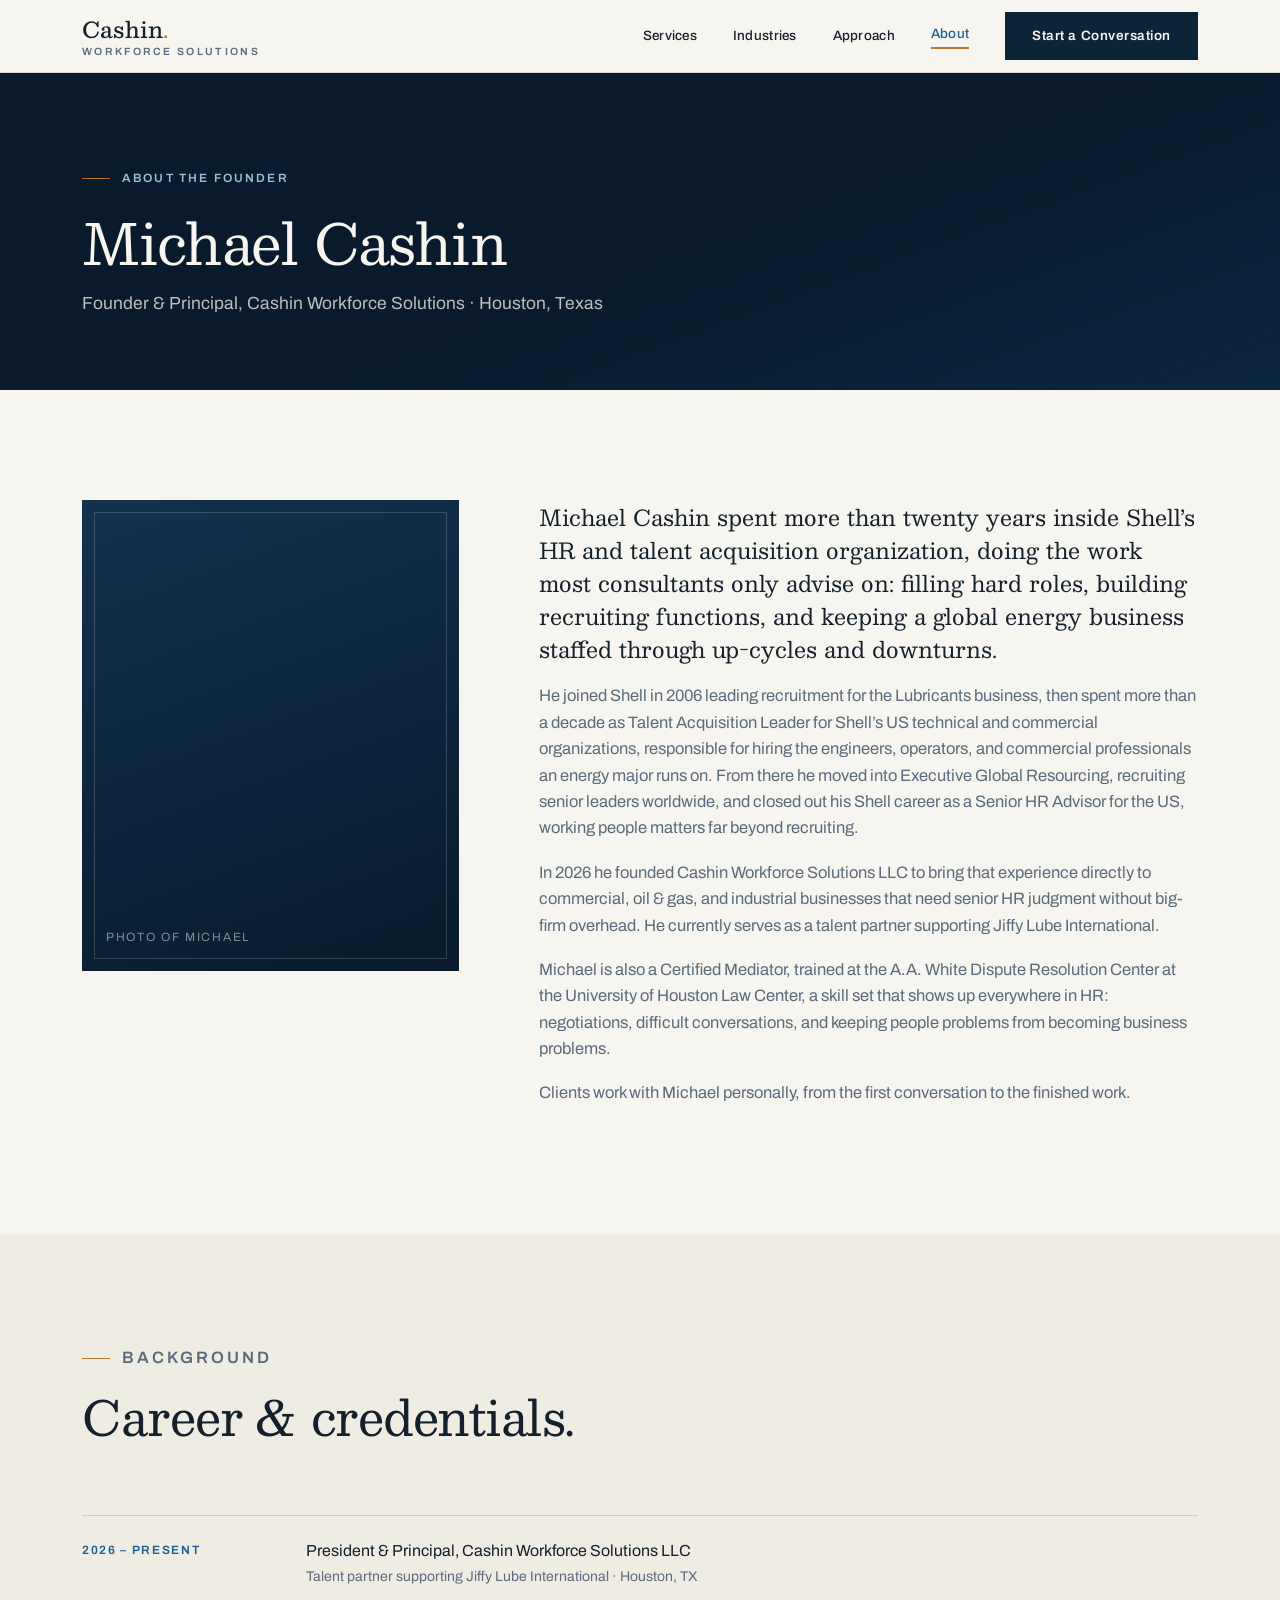
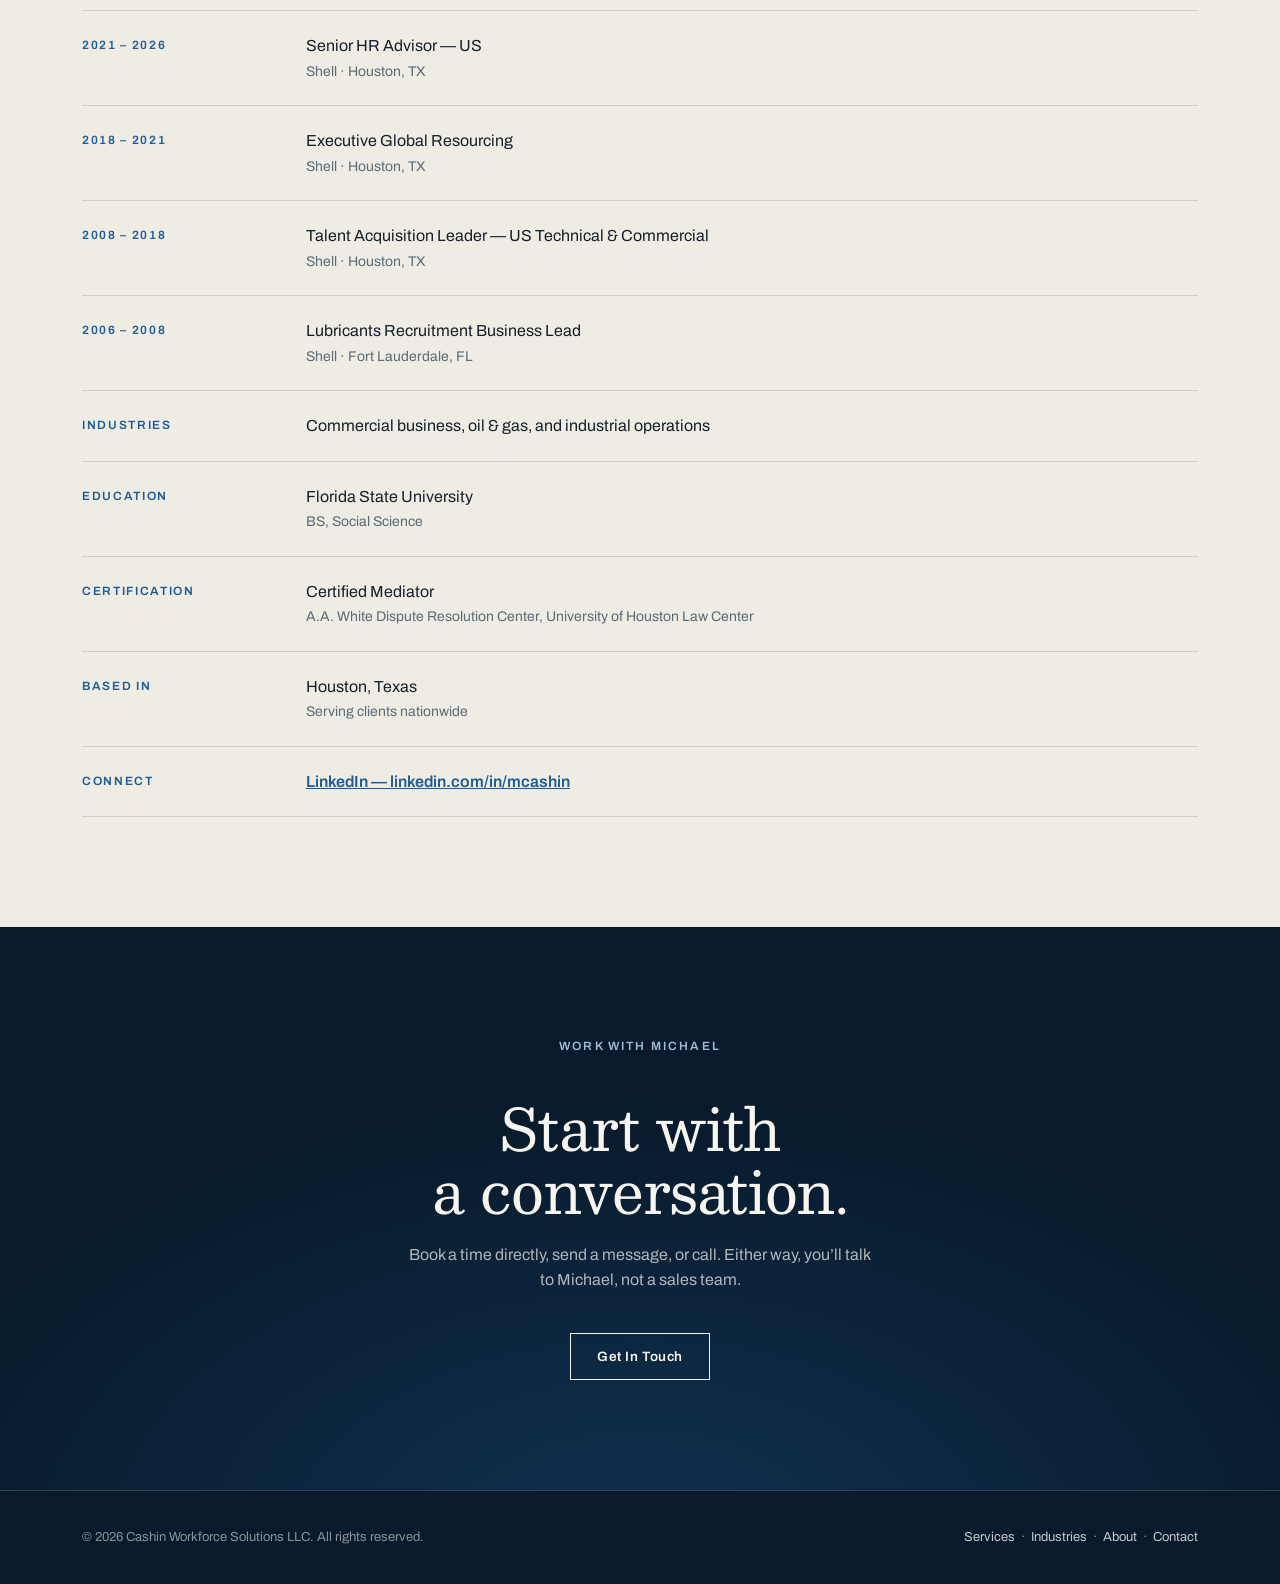
==== about.html @ 3cccdf58 "Add site: home, about, and contact pages with shared stylesheet" ====
<!DOCTYPE html>
<html lang="en">
<head>
<meta charset="UTF-8">
<meta name="viewport" content="width=device-width, initial-scale=1.0">
<title>About Michael Cashin · Cashin Workforce Solutions</title>
<meta name="description" content="Michael Cashin, founder of Cashin Workforce Solutions: 20+ years leading HR and talent acquisition at Shell, now serving commercial, oil & gas, and industrial businesses.">
<meta name="theme-color" content="#F7F5F0">
<meta property="og:title" content="About Michael Cashin · Cashin Workforce Solutions">
<meta property="og:description" content="A career in corporate HR and talent acquisition, now in your corner.">
<meta property="og:type" content="website">
<link rel="icon" href="data:image/svg+xml,%3Csvg xmlns='http://www.w3.org/2000/svg' viewBox='0 0 64 64'%3E%3Crect width='64' height='64' rx='8' fill='%23081A2B'/%3E%3Ctext x='32' y='44' font-family='Georgia,serif' font-size='36' fill='%23F7F5F0' text-anchor='middle'%3EC%3C/text%3E%3C/svg%3E">
<link rel="preconnect" href="https://fonts.googleapis.com">
<link rel="preconnect" href="https://fonts.gstatic.com" crossorigin>
<link href="https://fonts.googleapis.com/css2?family=Besley:ital,wght@0,400;0,500;0,600;1,400&family=Archivo:wght@400;500;600;700&display=swap" rel="stylesheet">
<link rel="stylesheet" href="styles.css">
</head>
<body>

<a class="skip-link" href="#top">Skip to main content</a>
<header class="site">
  <div class="wrap nav">
    <a class="logo" href="index.html">Cashin<span>.</span><small>Workforce Solutions</small></a>
    <nav class="nav-links" aria-label="Primary">
      <a href="index.html#services">Services</a>
      <a href="index.html#industries">Industries</a>
      <a href="index.html#approach">Approach</a>
      <a href="about.html" aria-current="page">About</a>
      <a class="btn btn-solid" href="contact.html">Start a Conversation</a>
    </nav>
  </div>
</header>

<main id="top">

  <div class="page-hero dark">
    <div class="wrap">
      <p class="kicker">About the Founder</p>
      <h1>Michael Cashin</h1>
      <p class="lede">Founder &amp; Principal, Cashin Workforce Solutions · Houston, Texas</p>
    </div>
  </div>

  <section>
    <div class="wrap about-grid">
      <div class="portrait reveal">
        <span>Photo of Michael</span>
      </div>
      <div class="bio reveal">
        <p>Michael Cashin spent more than twenty years inside Shell&rsquo;s HR and talent acquisition organization, doing the work most consultants only advise on: filling hard roles, building recruiting functions, and keeping a global energy business staffed through up-cycles and downturns.</p>

        <!-- Bio verified against Michael's LinkedIn profile (linkedin.com/in/mcashin), 2026-06-12. -->
        <p>He joined Shell in 2006 leading recruitment for the Lubricants business, then spent more than a decade as Talent Acquisition Leader for Shell&rsquo;s US technical and commercial organizations, responsible for hiring the engineers, operators, and commercial professionals an energy major runs on. From there he moved into Executive Global Resourcing, recruiting senior leaders worldwide, and closed out his Shell career as a Senior HR Advisor for the US, working people matters far beyond recruiting.</p>
        <p>In 2026 he founded Cashin Workforce Solutions LLC to bring that experience directly to commercial, oil &amp; gas, and industrial businesses that need senior HR judgment without big-firm overhead. He currently serves as a talent partner supporting Jiffy Lube International.</p>
        <p>Michael is also a Certified Mediator, trained at the A.A. White Dispute Resolution Center at the University of Houston Law Center, a skill set that shows up everywhere in HR: negotiations, difficult conversations, and keeping people problems from becoming business problems.</p>
        <p>Clients work with Michael personally, from the first conversation to the finished work.</p>
      </div>
    </div>
  </section>

  <section class="about" aria-label="Credentials">
    <div class="wrap">
      <div class="sec-head reveal">
        <div>
          <p class="kicker">Background</p>
          <h2>Career &amp; credentials.</h2>
        </div>
      </div>
      <dl class="reveal">
        <div class="cred">
          <dt>2026 &ndash; Present</dt>
          <dd>President &amp; Principal, Cashin Workforce Solutions LLC <small>Talent partner supporting Jiffy Lube International · Houston, TX</small></dd>
        </div>
        <div class="cred">
          <dt>2021 &ndash; 2026</dt>
          <dd>Senior HR Advisor &mdash; US <small>Shell · Houston, TX</small></dd>
        </div>
        <div class="cred">
          <dt>2018 &ndash; 2021</dt>
          <dd>Executive Global Resourcing <small>Shell · Houston, TX</small></dd>
        </div>
        <div class="cred">
          <dt>2008 &ndash; 2018</dt>
          <dd>Talent Acquisition Leader &mdash; US Technical &amp; Commercial <small>Shell · Houston, TX</small></dd>
        </div>
        <div class="cred">
          <dt>2006 &ndash; 2008</dt>
          <dd>Lubricants Recruitment Business Lead <small>Shell · Fort Lauderdale, FL</small></dd>
        </div>
        <div class="cred">
          <dt>Industries</dt>
          <dd>Commercial business, oil &amp; gas, and industrial operations</dd>
        </div>
        <div class="cred">
          <dt>Education</dt>
          <dd>Florida State University <small>BS, Social Science</small></dd>
        </div>
        <div class="cred">
          <dt>Certification</dt>
          <dd>Certified Mediator <small>A.A. White Dispute Resolution Center, University of Houston Law Center</small></dd>
        </div>
        <div class="cred">
          <dt>Based In</dt>
          <dd>Houston, Texas <small>Serving clients nationwide</small></dd>
        </div>
        <div class="cred">
          <dt>Connect</dt>
          <dd><a class="plain" style="color: var(--blue-600); font-weight: 600;" href="https://www.linkedin.com/in/mcashin/">LinkedIn — linkedin.com/in/mcashin</a></dd>
        </div>
      </dl>
    </div>
  </section>

  <section class="cta dark">
    <div class="wrap">
      <p class="kicker">Work With Michael</p>
      <h2>Start with a conversation.</h2>
      <p>Book a time directly, send a message, or call. Either way, you&rsquo;ll talk to Michael, not a sales team.</p>
      <a class="btn btn-light" href="contact.html">Get In Touch</a>
    </div>
  </section>

</main>

<footer>
  <div class="wrap foot">
    <span>© 2026 Cashin Workforce Solutions LLC. All rights reserved.</span>
    <nav aria-label="Footer"><a href="index.html#services">Services</a> &nbsp;·&nbsp; <a href="index.html#industries">Industries</a> &nbsp;·&nbsp; <a href="about.html">About</a> &nbsp;·&nbsp; <a href="contact.html">Contact</a></nav>
  </div>
</footer>

<noscript><style>.reveal { opacity: 1; transform: none; }</style></noscript>
<script>
  const io = new IntersectionObserver((entries) => {
    for (const e of entries) {
      if (e.isIntersecting) { e.target.classList.add("in"); io.unobserve(e.target); }
    }
  }, { threshold: 0.12 });
  document.querySelectorAll(".reveal").forEach((el) => io.observe(el));
</script>

</body>
</html>
---- styles.css ----
:root {
  color-scheme: light;
  --navy-900: #081A2B;
  --navy-800: #0C2438;
  --navy-700: #123250;
  --blue-600: #1E5C97;
  --blue-400: #4E84B5;
  --sky-300: #9DBDD6;
  --copper: #B9762F;
  --paper: #F7F5F0;
  --paper-2: #EFECE4;
  --ink: #14202C;
  --muted: #5A6B7B;
  --line: rgba(20, 32, 44, 0.14);
  --line-light: rgba(247, 245, 240, 0.18);
  --serif: "Besley", Georgia, serif;
  --sans: "Archivo", "Helvetica Neue", sans-serif;
}

* { margin: 0; padding: 0; box-sizing: border-box; }

@media (prefers-reduced-motion: no-preference) {
  html { scroll-behavior: smooth; }
}

a, button { touch-action: manipulation; }

a:focus-visible, button:focus-visible, input:focus-visible, textarea:focus-visible {
  outline: 2px solid var(--blue-600);
  outline-offset: 3px;
}
.dark a:focus-visible, .dark button:focus-visible { outline-color: var(--sky-300); }

.skip-link {
  position: absolute;
  left: 16px;
  top: -48px;
  z-index: 100;
  background: var(--navy-800);
  color: var(--paper);
  padding: 10px 18px;
  font-size: 13px;
  text-decoration: none;
  transition: top 0.15s;
}
.skip-link:focus-visible { top: 8px; }

body {
  font-family: var(--sans);
  background: var(--paper);
  color: var(--ink);
  font-size: 16px;
  line-height: 1.6;
  -webkit-font-smoothing: antialiased;
}

.wrap { max-width: 1180px; margin: 0 auto; padding: 0 32px; }

/* ---------- type helpers ---------- */
.kicker {
  font-family: var(--sans);
  font-size: 12px;
  font-weight: 600;
  letter-spacing: 0.18em;
  text-transform: uppercase;
  color: var(--blue-600);
  display: flex;
  align-items: center;
  gap: 12px;
}
.kicker::before {
  content: "";
  width: 28px;
  height: 1px;
  background: var(--copper);
}
.dark .kicker { color: var(--sky-300); }

h1, h2, h3 { font-family: var(--serif); font-weight: 400; line-height: 1.08; letter-spacing: -0.01em; text-wrap: balance; }

/* ---------- header ---------- */
header.site {
  position: sticky;
  top: 0;
  z-index: 50;
  background: rgba(247, 245, 240, 0.92);
  backdrop-filter: blur(8px);
  border-bottom: 1px solid var(--line);
}
.nav {
  display: flex;
  align-items: center;
  justify-content: space-between;
  height: 72px;
}
.logo {
  font-family: var(--serif);
  font-size: 22px;
  font-weight: 500;
  color: var(--ink);
  text-decoration: none;
  letter-spacing: 0.01em;
}
.logo span { color: var(--copper); }
.logo small {
  display: block;
  font-family: var(--sans);
  font-size: 10.5px;
  font-weight: 600;
  letter-spacing: 0.22em;
  text-transform: uppercase;
  color: var(--muted);
  margin-top: -2px;
}
.nav-links { display: flex; gap: 36px; align-items: center; }
.nav-links a:not(.btn) {
  font-size: 13.5px;
  font-weight: 500;
  color: var(--ink);
  text-decoration: none;
  letter-spacing: 0.02em;
  transition: color 0.2s;
}
.nav-links a:not(.btn):hover { color: var(--blue-600); }
.nav-links a[aria-current="page"]:not(.btn) {
  color: var(--blue-600);
  border-bottom: 2px solid var(--copper);
  padding-bottom: 2px;
}

/* ---------- buttons ---------- */
.btn {
  display: inline-block;
  font-family: var(--sans);
  font-size: 13.5px;
  font-weight: 600;
  letter-spacing: 0.04em;
  text-decoration: none;
  padding: 12px 26px;
  border: 1px solid var(--navy-800);
  color: var(--navy-800);
  background: transparent;
  cursor: pointer;
  transition: background 0.2s, color 0.2s;
}
.btn:hover { background: var(--navy-800); color: var(--paper); }
.btn-solid { background: var(--navy-800); color: var(--paper); }
.btn-solid:hover { background: var(--blue-600); border-color: var(--blue-600); }
.btn-light { border-color: var(--paper); color: var(--paper); }
.btn-light:hover { background: var(--paper); color: var(--navy-900); }
.btn-text { border-color: transparent; color: var(--paper); padding-left: 0; padding-right: 0; }
.btn-text:hover { background: transparent; color: var(--sky-300); }

/* ---------- hero (home) ---------- */
.hero {
  background:
    linear-gradient(160deg, rgba(8, 26, 43, 0) 55%, rgba(30, 92, 151, 0.18)),
    var(--navy-900);
  color: var(--paper);
  position: relative;
  overflow: hidden;
}
.hero::after {
  content: "";
  position: absolute;
  inset: 0;
  background-image:
    linear-gradient(var(--line-light) 1px, transparent 1px),
    linear-gradient(90deg, var(--line-light) 1px, transparent 1px);
  background-size: 120px 120px;
  opacity: 0.25;
  pointer-events: none;
}
.hero-inner {
  position: relative;
  z-index: 1;
  padding-top: 110px;
  display: grid;
  grid-template-columns: minmax(0, 7fr) minmax(0, 4fr);
  gap: 64px;
}
.hero h1 {
  font-size: clamp(40px, 5.2vw, 64px);
  margin: 26px 0 28px;
}
.hero h1 em {
  font-style: italic;
  color: var(--sky-300);
}
.hero p.lede {
  font-size: 18px;
  line-height: 1.7;
  color: rgba(247, 245, 240, 0.78);
  max-width: 54ch;
  margin-bottom: 40px;
}
.hero-ctas { display: flex; gap: 16px; flex-wrap: wrap; padding-bottom: 96px; }

.hero-aside {
  border-left: 1px solid var(--line-light);
  padding: 8px 0 96px 40px;
  display: flex;
  flex-direction: column;
  justify-content: flex-end;
  gap: 36px;
}
.stat .num {
  font-family: var(--serif);
  font-size: 44px;
  line-height: 1;
  color: var(--paper);
}
.stat .num sup { font-size: 22px; color: var(--copper); }
.stat .label {
  font-size: 12px;
  letter-spacing: 0.14em;
  text-transform: uppercase;
  color: rgba(247, 245, 240, 0.55);
  margin-top: 8px;
}

/* ---------- page hero (sub-pages) ---------- */
.page-hero {
  background:
    linear-gradient(160deg, rgba(8, 26, 43, 0) 55%, rgba(30, 92, 151, 0.18)),
    var(--navy-900);
  color: var(--paper);
  padding: 96px 0 72px;
}
.page-hero h1 {
  font-size: clamp(36px, 4.5vw, 56px);
  margin: 24px 0 16px;
}
.page-hero p.lede {
  font-size: 17.5px;
  line-height: 1.7;
  color: rgba(247, 245, 240, 0.75);
  max-width: 58ch;
}

/* ---------- sector strip ---------- */
.strip {
  background: var(--navy-800);
  border-top: 1px solid var(--line-light);
  color: rgba(247, 245, 240, 0.65);
  position: relative;
  z-index: 1;
}
.strip-inner {
  display: flex;
  justify-content: space-between;
  align-items: center;
  padding-top: 18px;
  padding-bottom: 18px;
  font-size: 12.5px;
  letter-spacing: 0.16em;
  text-transform: uppercase;
  flex-wrap: wrap;
  gap: 12px;
}
.strip-inner span b { color: var(--paper); font-weight: 600; }

/* ---------- sections ---------- */
section { padding: 110px 0; scroll-margin-top: 72px; }

.sec-head {
  display: grid;
  grid-template-columns: minmax(0, 1fr) minmax(0, 1fr);
  gap: 48px;
  align-items: end;
  margin-bottom: 72px;
}
.sec-head h2 { font-size: clamp(32px, 4vw, 48px); margin-top: 20px; }
.sec-head p { color: var(--muted); font-size: 16.5px; max-width: 46ch; }

/* services */
.svc {
  display: grid;
  grid-template-columns: 80px minmax(0, 4fr) minmax(0, 6fr);
  gap: 32px;
  align-items: baseline;
  padding: 36px 0;
  border-bottom: 1px solid var(--line);
}
.svc:first-of-type { border-top: 1px solid var(--line); }
.svc .no {
  font-family: var(--serif);
  font-style: italic;
  font-size: 18px;
  color: var(--copper);
}
.svc h3 { font-size: 26px; }
.svc p { color: var(--muted); font-size: 15.5px; }

/* industries */
.industries { background: var(--navy-900); color: var(--paper); }
.ind-grid {
  display: grid;
  grid-template-columns: repeat(3, 1fr);
  gap: 1px;
  background: var(--line-light);
  border: 1px solid var(--line-light);
}
.ind-card {
  background: var(--navy-900);
  padding: 48px 36px 56px;
  transition: background 0.25s;
}
.ind-card:hover { background: var(--navy-700); }
.ind-card .glyph {
  font-family: var(--serif);
  font-style: italic;
  font-size: 15px;
  color: var(--copper);
  margin-bottom: 56px;
  display: block;
}
.ind-card h3 { font-size: 28px; margin-bottom: 16px; }
.ind-card p { color: rgba(247, 245, 240, 0.66); font-size: 15px; }

/* approach */
.approach-grid {
  display: grid;
  grid-template-columns: minmax(0, 5fr) minmax(0, 6fr);
  gap: 80px;
}
.approach-grid h2 { font-size: clamp(32px, 4vw, 46px); margin-top: 20px; }
.approach-grid > div:first-child p {
  color: var(--muted);
  margin-top: 24px;
  font-size: 16.5px;
}
.tenet {
  border-top: 1px solid var(--line);
  padding: 28px 0;
  display: grid;
  grid-template-columns: 48px 1fr;
  gap: 20px;
}
.tenet:last-child { border-bottom: 1px solid var(--line); }
.tenet .t-no {
  font-family: var(--serif);
  font-style: italic;
  color: var(--copper);
  font-size: 17px;
}
.tenet h3 { font-family: var(--sans); font-size: 16px; font-weight: 600; margin-bottom: 6px; text-wrap: balance; }
.tenet p { color: var(--muted); font-size: 15px; }

/* about teaser (home) + about page */
.about { background: var(--paper-2); }
.about-grid {
  display: grid;
  grid-template-columns: minmax(0, 4fr) minmax(0, 7fr);
  gap: 80px;
  align-items: start;
}
.portrait {
  aspect-ratio: 4 / 5;
  background: linear-gradient(160deg, var(--navy-700), var(--navy-900));
  position: relative;
  display: flex;
  align-items: flex-end;
  padding: 24px;
}
.portrait::after {
  content: "";
  position: absolute;
  inset: 12px;
  border: 1px solid var(--line-light);
  pointer-events: none;
}
.portrait span {
  color: rgba(247, 245, 240, 0.5);
  font-size: 12px;
  letter-spacing: 0.14em;
  text-transform: uppercase;
}
.about-grid h2 { font-size: clamp(30px, 3.6vw, 42px); margin: 20px 0 24px; }
.about-grid .bio p { color: var(--muted); font-size: 16.5px; margin-bottom: 18px; }
.about-grid .bio p:first-of-type {
  font-family: var(--serif);
  font-size: 22px;
  line-height: 1.5;
  color: var(--ink);
}

/* credentials (about page) */
.cred {
  border-top: 1px solid var(--line);
  padding: 22px 0;
  display: grid;
  grid-template-columns: 200px 1fr;
  gap: 24px;
}
.cred:last-child { border-bottom: 1px solid var(--line); }
.cred dt {
  font-size: 12px;
  font-weight: 600;
  letter-spacing: 0.14em;
  text-transform: uppercase;
  color: var(--blue-600);
  padding-top: 3px;
}
.cred dd { color: var(--ink); font-size: 16px; }
.cred dd small { display: block; color: var(--muted); font-size: 14px; margin-top: 2px; }

.draft-flag {
  font-family: var(--serif);
  font-style: italic;
  color: var(--copper);
  font-size: 15px;
}

/* ---------- contact page ---------- */
.contact-grid {
  display: grid;
  grid-template-columns: minmax(0, 6fr) minmax(0, 5fr);
  gap: 80px;
  align-items: start;
}
.contact-form .field { margin-bottom: 22px; }
.contact-form label {
  display: block;
  font-size: 12.5px;
  font-weight: 600;
  letter-spacing: 0.1em;
  text-transform: uppercase;
  color: var(--ink);
  margin-bottom: 8px;
  cursor: pointer;
}
.contact-form label .opt { color: var(--muted); font-weight: 400; text-transform: none; letter-spacing: 0.02em; }
.contact-form input,
.contact-form textarea {
  width: 100%;
  font-family: var(--sans);
  font-size: 15.5px;
  color: var(--ink);
  background: #FFFEFB;
  border: 1px solid var(--line);
  padding: 13px 14px;
  transition: border-color 0.2s;
}
.contact-form input:hover, .contact-form textarea:hover { border-color: var(--blue-400); }
.contact-form textarea { resize: vertical; min-height: 140px; }
.form-note { font-size: 13.5px; color: var(--muted); margin-top: 14px; }

.contact-aside { display: flex; flex-direction: column; gap: 1px; background: var(--line); border: 1px solid var(--line); }
.opt-card { background: var(--paper-2); padding: 36px 32px 40px; }
.opt-card .glyph {
  font-family: var(--serif);
  font-style: italic;
  font-size: 15px;
  color: var(--copper);
  display: block;
  margin-bottom: 18px;
}
.opt-card h2 { font-size: 24px; margin-bottom: 10px; }
.opt-card p { color: var(--muted); font-size: 15px; margin-bottom: 20px; }
.opt-card a.plain { color: var(--blue-600); font-weight: 600; text-decoration: underline; text-underline-offset: 3px; }
.opt-card .fine { font-size: 13px; margin-top: 12px; margin-bottom: 0; }

/* cta band */
.cta {
  background: var(--navy-900);
  color: var(--paper);
  text-align: center;
  position: relative;
  overflow: hidden;
}
.cta::after {
  content: "";
  position: absolute;
  inset: 0;
  background: radial-gradient(ellipse 60% 80% at 50% 110%, rgba(30, 92, 151, 0.35), transparent);
  pointer-events: none;
}
.cta .wrap { position: relative; z-index: 1; }
.cta .kicker { justify-content: center; }
.cta .kicker::before { display: none; }
.cta h2 { font-size: clamp(36px, 5vw, 58px); margin: 24px auto 20px; max-width: 18ch; }
.cta p { color: rgba(247, 245, 240, 0.7); max-width: 52ch; margin: 0 auto 40px; }
.cta .cta-alt { font-size: 14px; margin: 28px auto 0; color: rgba(247, 245, 240, 0.6); }
.cta .cta-alt a { color: var(--paper); text-decoration: underline; text-underline-offset: 3px; }
.cta .cta-alt em { font-style: italic; opacity: 0.7; }

/* footer */
footer {
  background: var(--navy-900);
  color: rgba(247, 245, 240, 0.55);
  border-top: 1px solid var(--line-light);
  padding: 36px 0;
  font-size: 13px;
}
.foot {
  display: flex;
  justify-content: space-between;
  align-items: center;
  flex-wrap: wrap;
  gap: 16px;
}
.foot a { color: rgba(247, 245, 240, 0.8); text-decoration: none; }
.foot a:hover { color: var(--paper); }

/* reveal */
.reveal {
  opacity: 0;
  transform: translateY(24px);
  transition: opacity 0.7s ease, transform 0.7s ease;
}
.reveal.in { opacity: 1; transform: none; }

@media (prefers-reduced-motion: reduce) {
  .reveal { opacity: 1; transform: none; transition: none; }
}

/* ---------- responsive ---------- */
@media (max-width: 920px) {
  .nav {
    height: auto;
    min-height: 64px;
    flex-wrap: wrap;
    padding: 14px 0;
    gap: 12px 20px;
  }
  .nav-links { gap: 18px; flex-wrap: wrap; }
  .nav-links a:not(.btn) { font-size: 12.5px; }
  .nav-links .btn { padding: 9px 16px; white-space: nowrap; }
  .hero-inner { grid-template-columns: 1fr; gap: 0; padding-top: 72px; }
  .hero-ctas { padding-bottom: 56px; }
  .hero-aside {
    border-left: none;
    border-top: 1px solid var(--line-light);
    padding: 36px 0 72px;
    flex-direction: row;
    flex-wrap: wrap;
    justify-content: flex-start;
    gap: 32px 48px;
  }
  .page-hero { padding: 64px 0 56px; }
  .sec-head, .approach-grid, .about-grid, .contact-grid { grid-template-columns: 1fr; gap: 40px; }
  .ind-grid { grid-template-columns: 1fr; }
  .svc { grid-template-columns: 48px 1fr; }
  .svc p { grid-column: 2; }
  .cred { grid-template-columns: 1fr; gap: 6px; }
  section { padding: 80px 0; }
}
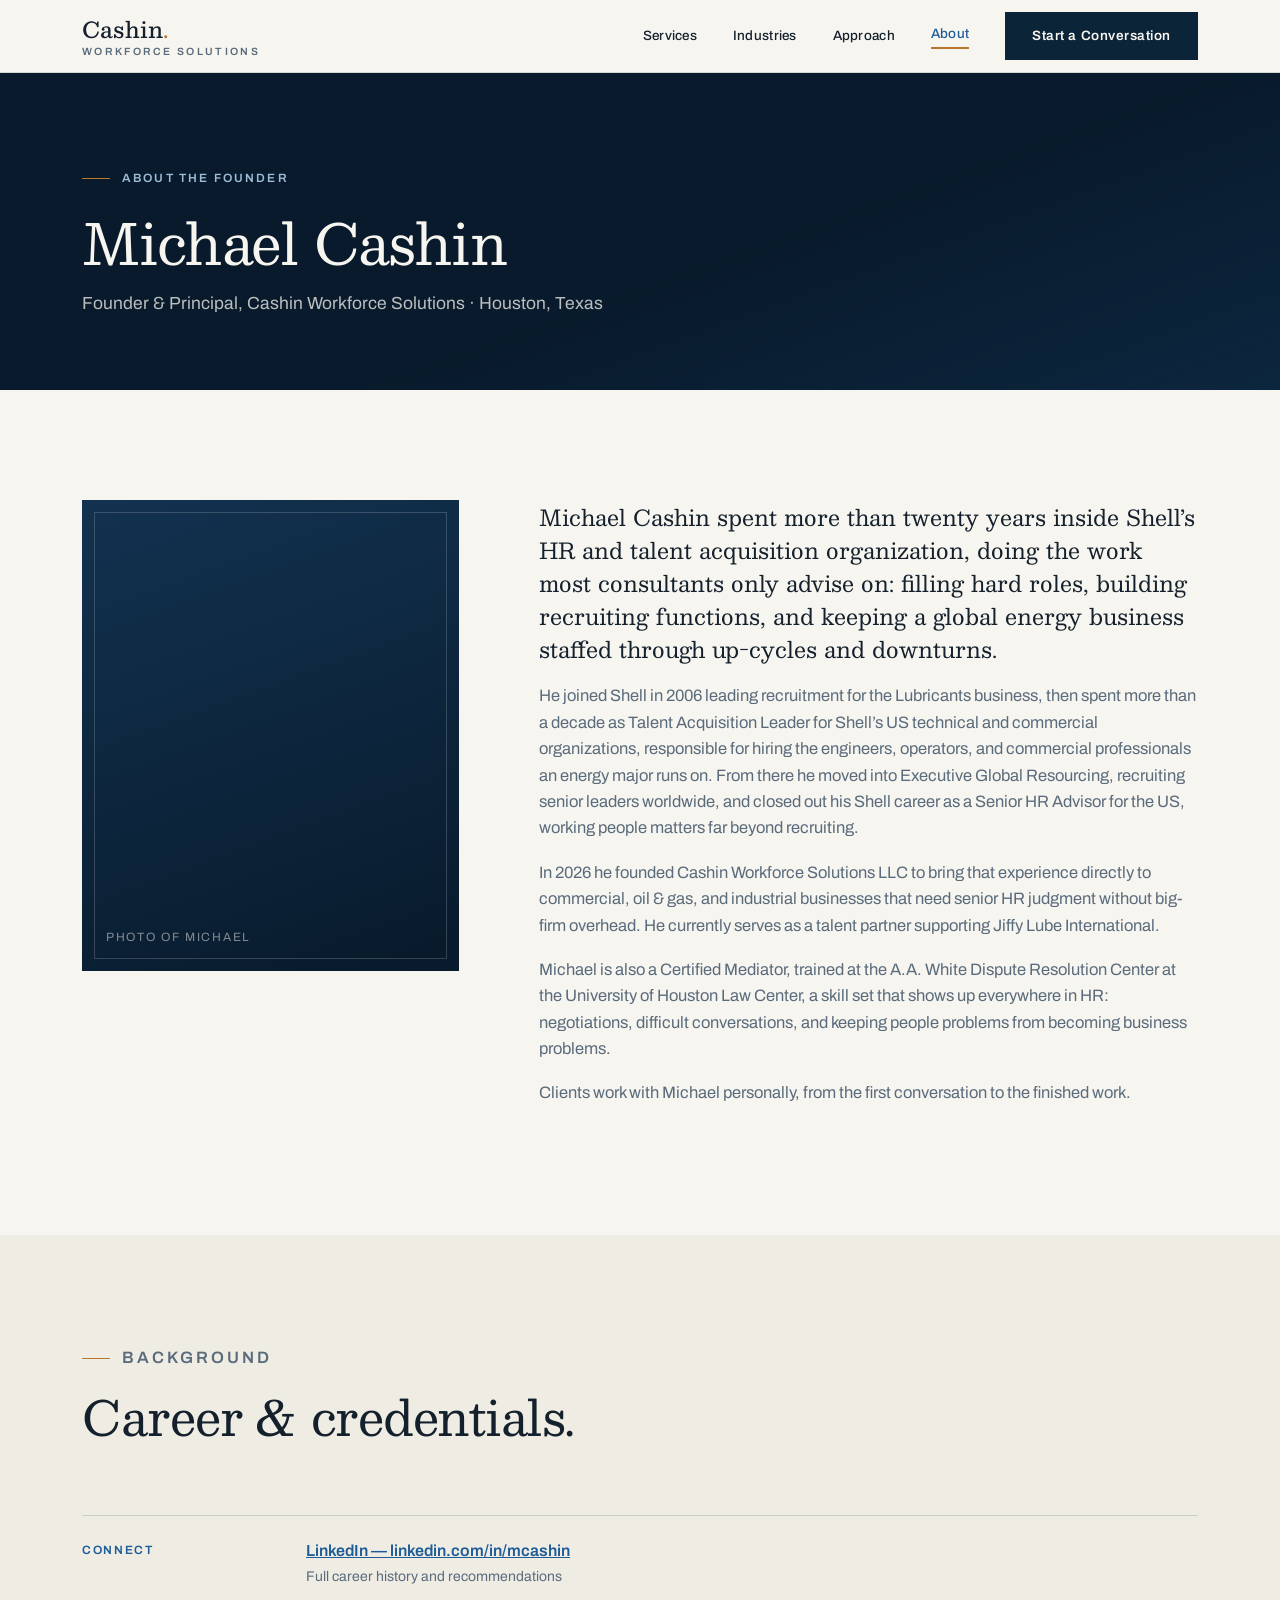
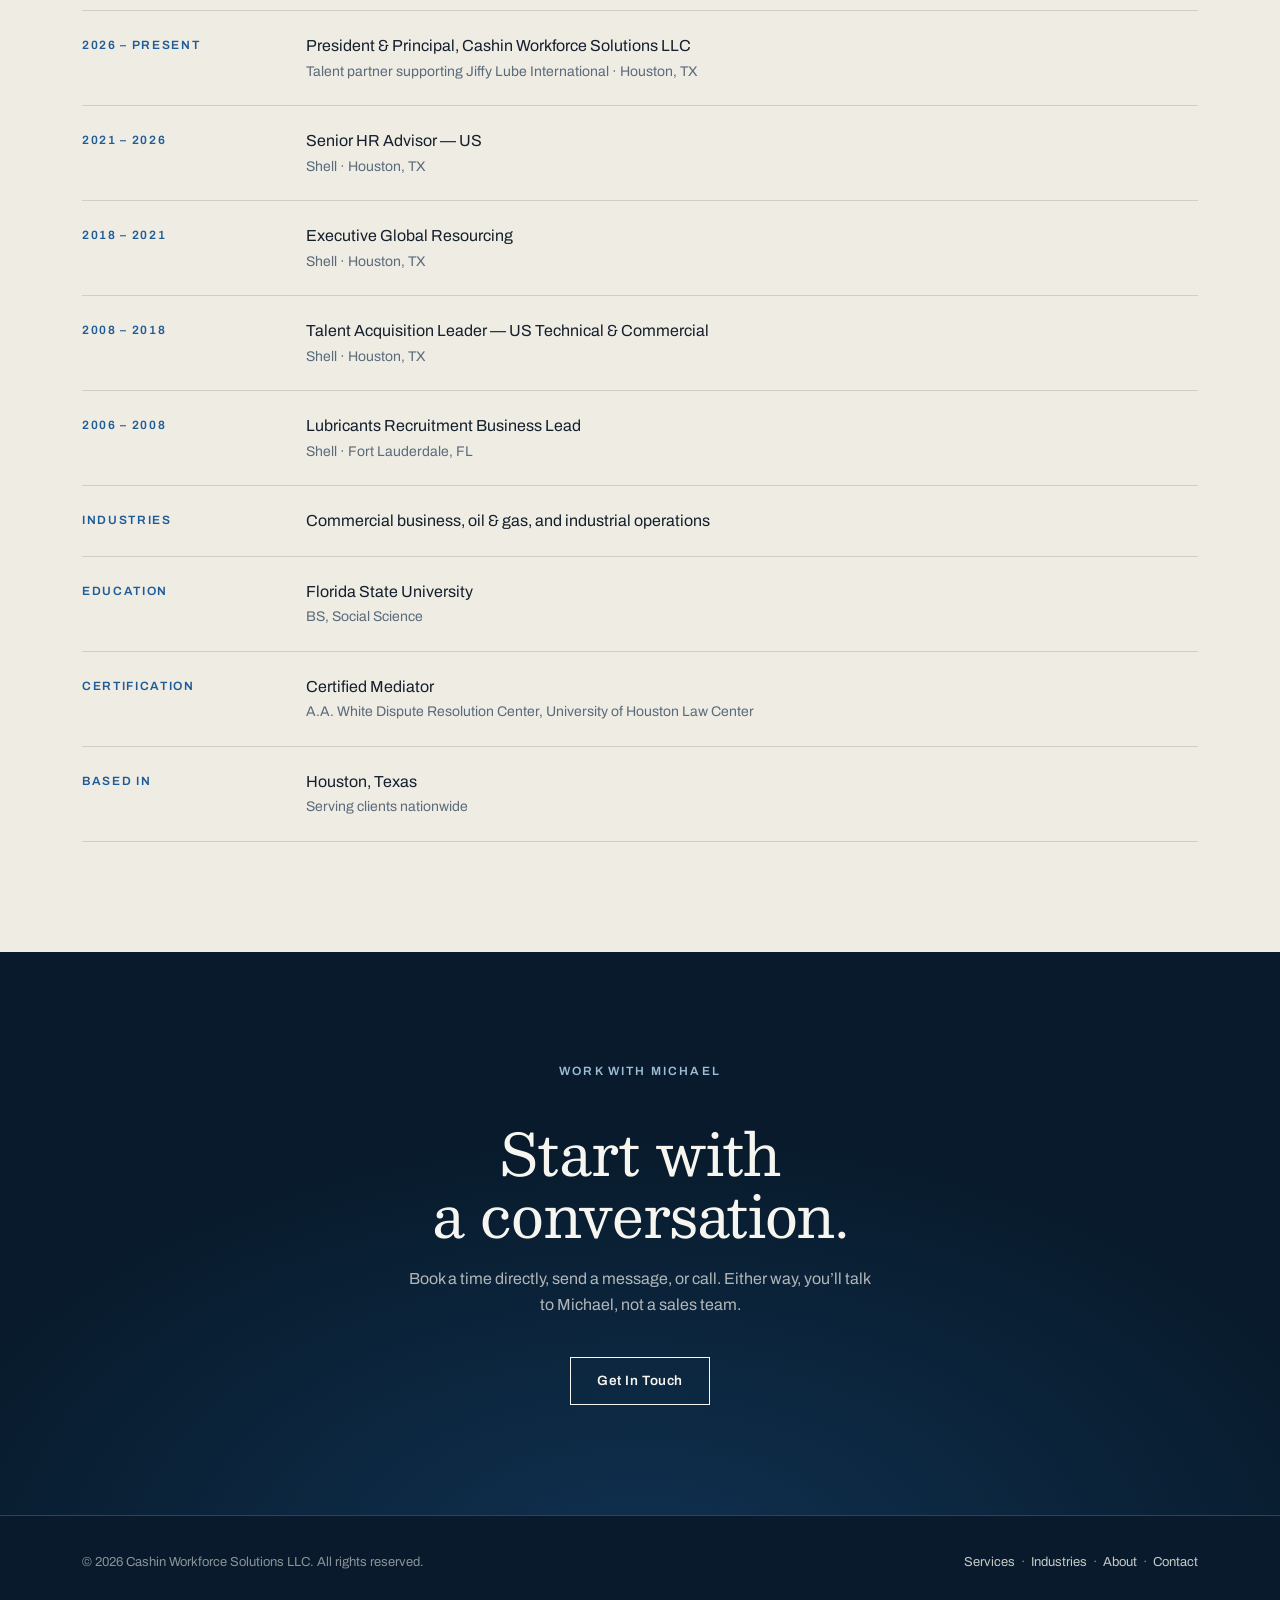
==== commit 3c964447: "Revise hero, services, and founder content per client feedback - Remove hero stats column and left-a" ====
--- a/about.html
+++ b/about.html
@@ -68,6 +68,10 @@
       </div>
       <dl class="reveal">
         <div class="cred">
+          <dt>Connect</dt>
+          <dd><a class="plain" style="color: var(--blue-600); font-weight: 600;" href="https://www.linkedin.com/in/mcashin/">LinkedIn — linkedin.com/in/mcashin</a> <small>Full career history and recommendations</small></dd>
+        </div>
+        <div class="cred">
           <dt>2026 &ndash; Present</dt>
           <dd>President &amp; Principal, Cashin Workforce Solutions LLC <small>Talent partner supporting Jiffy Lube International · Houston, TX</small></dd>
         </div>
@@ -103,10 +107,6 @@
           <dt>Based In</dt>
           <dd>Houston, Texas <small>Serving clients nationwide</small></dd>
         </div>
-        <div class="cred">
-          <dt>Connect</dt>
-          <dd><a class="plain" style="color: var(--blue-600); font-weight: 600;" href="https://www.linkedin.com/in/mcashin/">LinkedIn — linkedin.com/in/mcashin</a></dd>
-        </div>
       </dl>
     </div>
   </section>
--- a/styles.css
+++ b/styles.css
@@ -175,13 +175,11 @@
   position: relative;
   z-index: 1;
   padding-top: 110px;
-  display: grid;
-  grid-template-columns: minmax(0, 7fr) minmax(0, 4fr);
-  gap: 64px;
 }
 .hero h1 {
-  font-size: clamp(40px, 5.2vw, 64px);
-  margin: 26px 0 28px;
+  font-size: clamp(42px, 6vw, 80px);
+  max-width: 1000px;
+  margin: 26px 0 30px;
 }
 .hero h1 em {
   font-style: italic;
@@ -195,29 +193,6 @@
   margin-bottom: 40px;
 }
 .hero-ctas { display: flex; gap: 16px; flex-wrap: wrap; padding-bottom: 96px; }
-
-.hero-aside {
-  border-left: 1px solid var(--line-light);
-  padding: 8px 0 96px 40px;
-  display: flex;
-  flex-direction: column;
-  justify-content: flex-end;
-  gap: 36px;
-}
-.stat .num {
-  font-family: var(--serif);
-  font-size: 44px;
-  line-height: 1;
-  color: var(--paper);
-}
-.stat .num sup { font-size: 22px; color: var(--copper); }
-.stat .label {
-  font-size: 12px;
-  letter-spacing: 0.14em;
-  text-transform: uppercase;
-  color: rgba(247, 245, 240, 0.55);
-  margin-top: 8px;
-}
 
 /* ---------- page hero (sub-pages) ---------- */
 .page-hero {
@@ -276,17 +251,27 @@
 /* services */
 .svc {
   display: grid;
-  grid-template-columns: 80px minmax(0, 4fr) minmax(0, 6fr);
+  grid-template-columns: minmax(0, 4fr) minmax(0, 6fr);
   gap: 32px;
   align-items: baseline;
   padding: 36px 0;
-  border-bottom: 1px solid var(--line);
 }
 .svc:first-of-type { border-top: 1px solid var(--line); }
-.svc .no {
+.svc:last-of-type { border-bottom: 1px solid var(--line); }
+.svc-amp {
+  height: 1px;
+  background: var(--line);
+  display: flex;
+  justify-content: center;
+}
+.svc-amp span {
+  align-self: center;
+  background: var(--paper);
+  padding: 0 22px;
   font-family: var(--serif);
   font-style: italic;
-  font-size: 18px;
+  font-size: 30px;
+  line-height: 1;
   color: var(--copper);
 }
 .svc h3 { font-size: 26px; }
@@ -527,22 +512,12 @@
   .nav-links { gap: 18px; flex-wrap: wrap; }
   .nav-links a:not(.btn) { font-size: 12.5px; }
   .nav-links .btn { padding: 9px 16px; white-space: nowrap; }
-  .hero-inner { grid-template-columns: 1fr; gap: 0; padding-top: 72px; }
+  .hero-inner { padding-top: 72px; }
   .hero-ctas { padding-bottom: 56px; }
-  .hero-aside {
-    border-left: none;
-    border-top: 1px solid var(--line-light);
-    padding: 36px 0 72px;
-    flex-direction: row;
-    flex-wrap: wrap;
-    justify-content: flex-start;
-    gap: 32px 48px;
-  }
   .page-hero { padding: 64px 0 56px; }
   .sec-head, .approach-grid, .about-grid, .contact-grid { grid-template-columns: 1fr; gap: 40px; }
   .ind-grid { grid-template-columns: 1fr; }
-  .svc { grid-template-columns: 48px 1fr; }
-  .svc p { grid-column: 2; }
+  .svc { grid-template-columns: 1fr; gap: 12px; }
   .cred { grid-template-columns: 1fr; gap: 6px; }
   section { padding: 80px 0; }
 }
